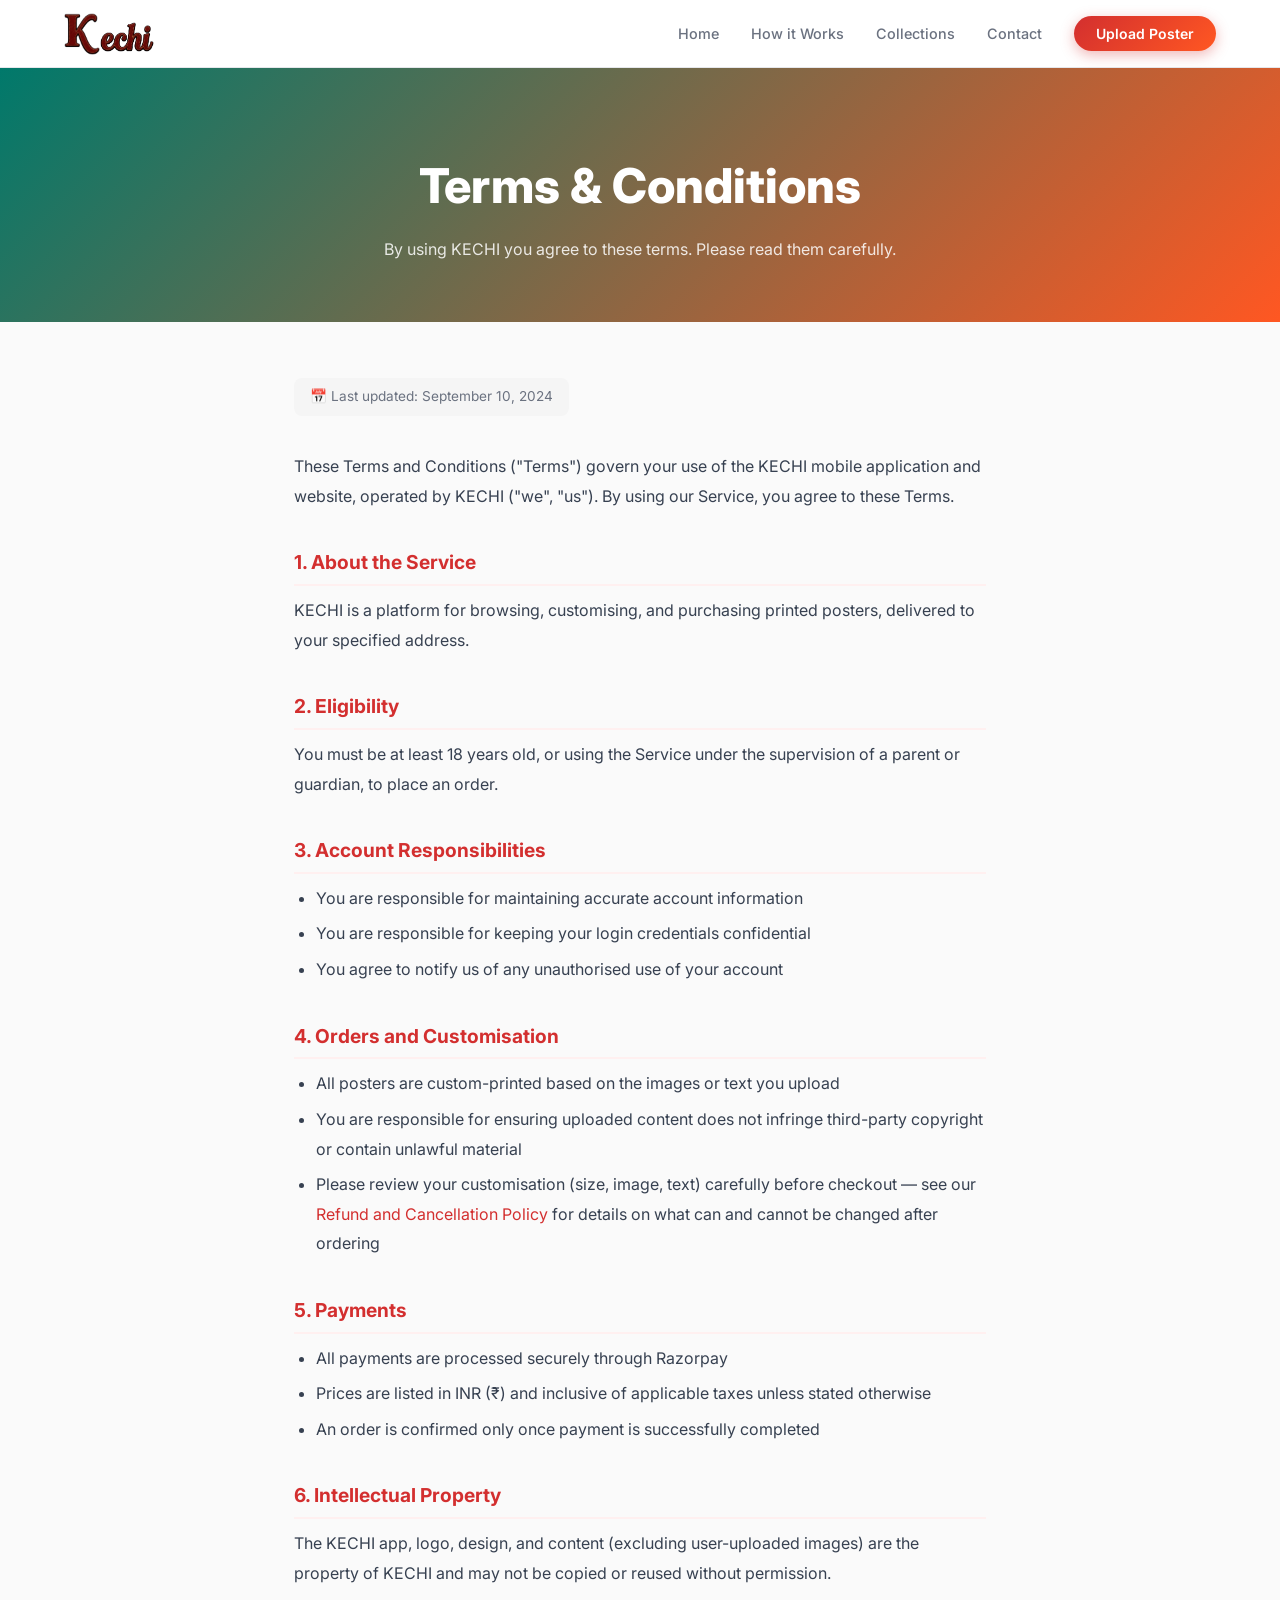
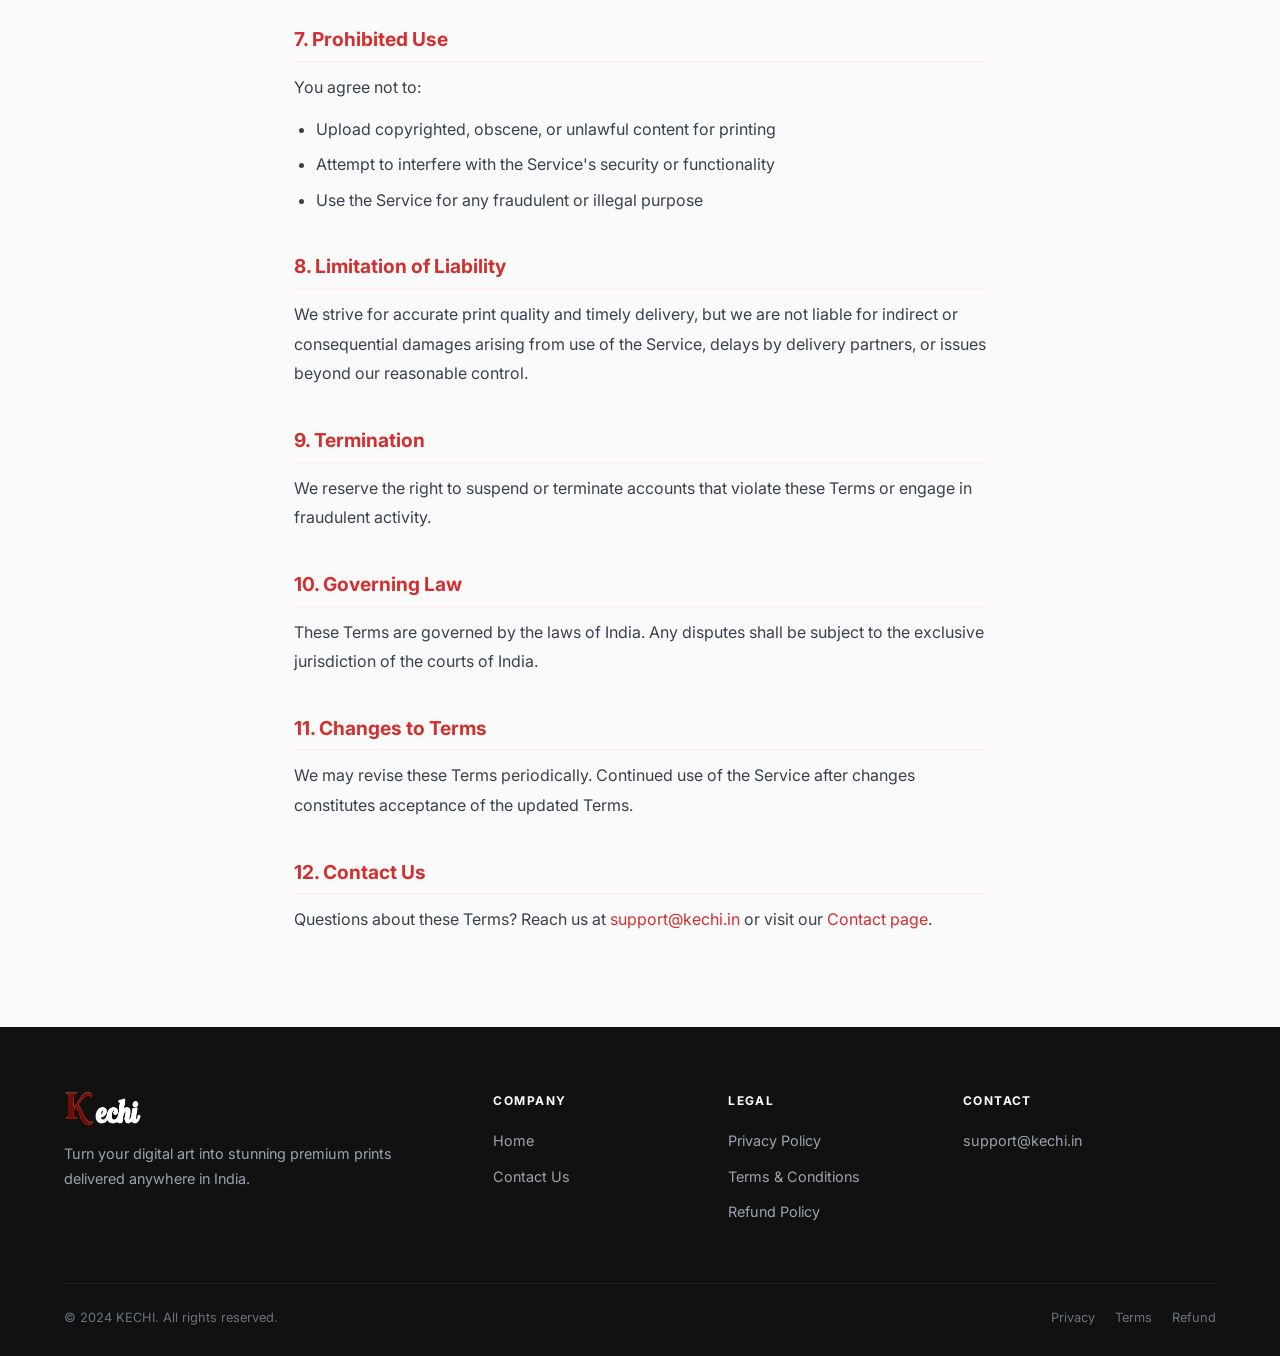
==== terms.html @ 1da668e5 "adding content of terms and condition" ====
﻿<!DOCTYPE html>
<html lang="en">
<head>
  <meta charset="UTF-8"/>
  <meta name="viewport" content="width=device-width, initial-scale=1.0"/>
  <title>Terms &amp; Conditions — KECHI</title>
  <link rel="stylesheet" href="styles.css"/>
</head>
<body>
<nav class="navbar" id="navbar">
  <a href="index.html" class="logo">
    <img src="logo-k.png" alt="K" class="logo-k"/>
    <img src="logo-echi.png" alt="echi" class="logo-echi"/>
  </a>
  <ul class="nav-links">
    <li><a href="index.html">Home</a></li>
    <li><a href="index.html#how-it-works">How it Works</a></li>
    <li><a href="index.html#collections">Collections</a></li>
    <li><a href="contact.html">Contact</a></li>
    <li><a href="index.html#upload" class="nav-cta">Upload Poster</a></li>
  </ul>
  <button class="hamburger" id="hamburger" aria-label="Menu"><span></span><span></span><span></span></button>
</nav>
<div class="mobile-menu" id="mobileMenu">
  <button class="mobile-close" id="mobileClose">✕</button>
  <a href="index.html">Home</a>
  <a href="contact.html">Contact</a>
  <a href="privacy.html">Privacy</a>
  <a href="terms.html">Terms</a>
  <a href="refund.html">Refund</a>
</div>

<div class="policy-hero" style="background: linear-gradient(135deg, #00796B 0%, #FF5722 100%);">
  <h1>Terms &amp; Conditions</h1>
  <p>By using KECHI you agree to these terms. Please read them carefully.</p>
</div>

<div class="policy-body">
  <div class="last-updated">📅 Last updated: September 10, 2024</div>

  <p>These Terms and Conditions ("Terms") govern your use of the KECHI mobile application and website, operated by KECHI ("we", "us"). By using our Service, you agree to these Terms.</p>

  <h2>1. About the Service</h2>
  <p>KECHI is a platform for browsing, customising, and purchasing printed posters, delivered to your specified address.</p>

  <h2>2. Eligibility</h2>
  <p>You must be at least 18 years old, or using the Service under the supervision of a parent or guardian, to place an order.</p>

  <h2>3. Account Responsibilities</h2>
  <ul>
    <li>You are responsible for maintaining accurate account information</li>
    <li>You are responsible for keeping your login credentials confidential</li>
    <li>You agree to notify us of any unauthorised use of your account</li>
  </ul>

  <h2>4. Orders and Customisation</h2>
  <ul>
    <li>All posters are custom-printed based on the images or text you upload</li>
    <li>You are responsible for ensuring uploaded content does not infringe third-party copyright or contain unlawful material</li>
    <li>Please review your customisation (size, image, text) carefully before checkout — see our <a href="refund.html" style="color:var(--primary)">Refund and Cancellation Policy</a> for details on what can and cannot be changed after ordering</li>
  </ul>

  <h2>5. Payments</h2>
  <ul>
    <li>All payments are processed securely through Razorpay</li>
    <li>Prices are listed in INR (₹) and inclusive of applicable taxes unless stated otherwise</li>
    <li>An order is confirmed only once payment is successfully completed</li>
  </ul>

  <h2>6. Intellectual Property</h2>
  <p>The KECHI app, logo, design, and content (excluding user-uploaded images) are the property of KECHI and may not be copied or reused without permission.</p>

  <h2>7. Prohibited Use</h2>
  <p>You agree not to:</p>
  <ul>
    <li>Upload copyrighted, obscene, or unlawful content for printing</li>
    <li>Attempt to interfere with the Service's security or functionality</li>
    <li>Use the Service for any fraudulent or illegal purpose</li>
  </ul>

  <h2>8. Limitation of Liability</h2>
  <p>We strive for accurate print quality and timely delivery, but we are not liable for indirect or consequential damages arising from use of the Service, delays by delivery partners, or issues beyond our reasonable control.</p>

  <h2>9. Termination</h2>
  <p>We reserve the right to suspend or terminate accounts that violate these Terms or engage in fraudulent activity.</p>

  <h2>10. Governing Law</h2>
  <p>These Terms are governed by the laws of India. Any disputes shall be subject to the exclusive jurisdiction of the courts of India.</p>

  <h2>11. Changes to Terms</h2>
  <p>We may revise these Terms periodically. Continued use of the Service after changes constitutes acceptance of the updated Terms.</p>

  <h2>12. Contact Us</h2>
  <p>Questions about these Terms? Reach us at <a href="mailto:support@kechi.in" style="color:var(--primary)">support@kechi.in</a> or visit our <a href="contact.html" style="color:var(--primary)">Contact page</a>.</p>
</div>

<footer>
  <div class="footer-grid">
    <div class="footer-brand footer-col">
      <div class="footer-logo">
        <img src="logo-k.png" alt="K" class="logo-k"/>
        <img src="logo-echi.png" alt="echi" class="logo-echi"/>
      </div>
      <p>Turn your digital art into stunning premium prints delivered anywhere in India.</p>
    </div>
    <div class="footer-col">
      <h4>Company</h4>
      <ul><li><a href="index.html">Home</a></li><li><a href="contact.html">Contact Us</a></li></ul>
    </div>
    <div class="footer-col">
      <h4>Legal</h4>
      <ul>
        <li><a href="privacy.html">Privacy Policy</a></li>
        <li><a href="terms.html">Terms &amp; Conditions</a></li>
        <li><a href="refund.html">Refund Policy</a></li>
      </ul>
    </div>
    <div class="footer-col">
      <h4>Contact</h4>
      <ul><li><a href="mailto:support@kechi.in">support@kechi.in</a></li></ul>
    </div>
  </div>
  <div class="footer-bottom">
    <p>© 2024 KECHI. All rights reserved.</p>
    <div class="policy-links">
      <a href="privacy.html">Privacy</a>
      <a href="terms.html">Terms</a>
      <a href="refund.html">Refund</a>
    </div>
  </div>
</footer>
<script>
  const nav = document.getElementById('navbar');
  window.addEventListener('scroll', () => nav.classList.toggle('scrolled', window.scrollY > 20));
  document.getElementById('hamburger').addEventListener('click', () => document.getElementById('mobileMenu').classList.add('open'));
  document.getElementById('mobileClose').addEventListener('click', () => document.getElementById('mobileMenu').classList.remove('open'));
</script>
</body>
</html>
---- styles.css ----
﻿/* =============================================
   KECHI — Shared Stylesheet
   Colors: bg #FAFAFA | primary #D32F2F | teal #00796B | orange #FF5722
   ============================================= */

@import url('https://fonts.googleapis.com/css2?family=Inter:wght@300;400;500;600;700;800;900&family=Playfair+Display:ital,wght@0,700;0,800;1,700&display=swap');

*, *::before, *::after { box-sizing: border-box; margin: 0; padding: 0; }

:root {
  --bg:        #FAFAFA;
  --primary:   #D32F2F;
  --surface:   #FFFFFF;
  --input-bg:  #F5F5F5;
  --teal:      #00796B;
  --orange:    #FF5722;
  --text:      #1A1A1A;
  --muted:     #6B7280;
  --border:    #E5E7EB;
  --radius:    16px;
  --radius-sm: 10px;
  --shadow:    0 4px 24px rgba(0,0,0,0.08);
  --shadow-lg: 0 12px 48px rgba(0,0,0,0.14);
}

html { scroll-behavior: smooth; }

body {
  font-family: 'Inter', sans-serif;
  background: var(--bg);
  color: var(--text);
  line-height: 1.6;
  -webkit-font-smoothing: antialiased;
}

img { display: block; max-width: 100%; }
a  { text-decoration: none; color: inherit; }

/* ── Gradient helpers ──────────────────────── */
.grad-primary { background: linear-gradient(135deg, #D32F2F, #FF5722); }
.grad-teal    { background: linear-gradient(135deg, #00796B, #FF5722); }
.grad-logo    { background: linear-gradient(135deg, #D32F2F, #00796B, #FF5722); }

.grad-text-primary {
  background: linear-gradient(135deg, #D32F2F, #FF5722);
  -webkit-background-clip: text;
  -webkit-text-fill-color: transparent;
  background-clip: text;
}
.grad-text-teal {
  background: linear-gradient(135deg, #00796B, #FF5722);
  -webkit-background-clip: text;
  -webkit-text-fill-color: transparent;
  background-clip: text;
}

/* ── Navbar ────────────────────────────────── */
.navbar {
  position: sticky; top: 0; z-index: 100;
  background: rgba(255,255,255,0.95);
  backdrop-filter: blur(12px);
  border-bottom: 1px solid var(--border);
  padding: 0 5%;
  display: flex; align-items: center; justify-content: space-between;
  height: 68px;
  transition: box-shadow .3s;
}
.navbar.scrolled { box-shadow: var(--shadow); }

.logo {
  display: flex; align-items: center; height: 42px;
  text-decoration: none; gap: 0;
}
.logo img.logo-k    { height: 42px; width: auto; }
.logo img.logo-echi { height: 30px; width: auto; margin-top: 6px; }

.nav-links {
  display: flex; align-items: center; gap: 32px;
  list-style: none;
}
.nav-links a {
  font-size: .9rem; font-weight: 500; color: var(--muted);
  transition: color .2s;
  position: relative;
}
.nav-links a::after {
  content: ''; position: absolute; bottom: -3px; left: 0;
  width: 0; height: 2px;
  background: linear-gradient(90deg, #D32F2F, #FF5722);
  transition: width .25s;
}
.nav-links a:hover { color: var(--primary); }
.nav-links a:hover::after { width: 100%; }
.nav-links a.active { color: var(--primary); }
.nav-links a.active::after { width: 100%; }

.nav-cta {
  background: linear-gradient(135deg, #D32F2F, #FF5722) !important;
  color: #fff !important;
  padding: 9px 22px !important;
  border-radius: 50px !important;
  font-weight: 600 !important;
  font-size: .875rem !important;
  transition: opacity .2s, transform .2s !important;
  box-shadow: 0 4px 14px rgba(211,47,47,.35) !important;
}
.nav-cta::after { display: none !important; }
.nav-cta:hover { opacity: .9 !important; transform: translateY(-1px) !important; }

/* Hamburger */
.hamburger {
  display: none; flex-direction: column; gap: 5px;
  cursor: pointer; padding: 4px; background: none; border: none;
}
.hamburger span {
  display: block; width: 24px; height: 2px;
  background: var(--text); border-radius: 2px;
  transition: all .3s;
}

/* ── Footer ────────────────────────────────── */
footer {
  background: #111;
  color: #E5E7EB;
  padding: 64px 5% 28px;
}
.footer-grid {
  display: grid;
  grid-template-columns: 2fr 1fr 1fr 1.3fr;
  gap: 40px;
  padding-bottom: 48px;
  border-bottom: 1px solid rgba(255,255,255,.08);
}
.footer-brand p { color: #9CA3AF; font-size: .9rem; margin-top: 14px; line-height: 1.75; }

.footer-logo { display: flex; align-items: center; height: 36px; }
.footer-logo img.logo-k    { height: 36px; filter: brightness(1.1); }
.footer-logo img.logo-echi { height: 26px; margin-top: 4px; filter: brightness(0) invert(1); }

.footer-col h4 {
  font-size: .75rem; font-weight: 700; letter-spacing: .12em;
  text-transform: uppercase; color: #fff; margin-bottom: 18px;
}
.footer-col ul { list-style: none; }
.footer-col ul li { margin-bottom: 10px; }
.footer-col ul li a {
  font-size: .9rem; color: #9CA3AF; transition: color .2s;
}
.footer-col ul li a:hover { color: #FF5722; }

.footer-social { display: flex; gap: 12px; margin-top: 20px; }
.footer-social a {
  width: 36px; height: 36px; border-radius: 50%;
  background: rgba(255,255,255,.08);
  display: flex; align-items: center; justify-content: center;
  color: #9CA3AF; font-size: .85rem;
  transition: background .2s, color .2s;
}
.footer-social a:hover { background: #D32F2F; color: #fff; }

.footer-bottom {
  display: flex; justify-content: space-between; align-items: center;
  padding-top: 24px; flex-wrap: wrap; gap: 12px;
}
.footer-bottom p { font-size: .8rem; color: #6B7280; }
.footer-bottom .policy-links { display: flex; gap: 20px; }
.footer-bottom .policy-links a { font-size: .8rem; color: #6B7280; transition: color .2s; }
.footer-bottom .policy-links a:hover { color: #FF5722; }

/* ── Policy pages ──────────────────────────── */
.policy-hero {
  background: linear-gradient(135deg, #D32F2F 0%, #FF5722 100%);
  padding: 80px 5% 60px;
  text-align: center;
  color: #fff;
}
.policy-hero h1 { font-size: clamp(2rem, 4vw, 3rem); font-weight: 800; }
.policy-hero p  { margin-top: 12px; opacity: .85; font-size: 1rem; }

.policy-body {
  max-width: 820px; margin: 0 auto;
  padding: 56px 5% 80px;
}
.policy-body h2 {
  font-size: 1.2rem; font-weight: 700;
  color: var(--primary); margin: 36px 0 10px;
  padding-bottom: 6px;
  border-bottom: 2px solid #FFF0F0;
}
.policy-body h3 { font-size: 1rem; font-weight: 600; margin: 22px 0 6px; color: var(--text); }
.policy-body p  { color: #374151; line-height: 1.85; margin-bottom: 12px; }
.policy-body ul { padding-left: 22px; margin-bottom: 14px; }
.policy-body ul li { color: #374151; line-height: 1.85; margin-bottom: 6px; }
.policy-body .last-updated {
  display: inline-flex; align-items: center; gap: 6px;
  background: var(--input-bg); border-radius: 8px;
  padding: 8px 16px; font-size: .85rem; color: var(--muted); margin-bottom: 36px;
}
.policy-divider { border: none; border-top: 1px solid var(--border); margin: 32px 0; }

/* ── Buttons ───────────────────────────────── */
.btn {
  display: inline-flex; align-items: center; gap: 8px;
  padding: 14px 28px; border-radius: 50px;
  font-weight: 600; font-size: .95rem; cursor: pointer;
  border: none; transition: all .25s; text-decoration: none;
  font-family: 'Inter', sans-serif;
}
.btn-primary {
  background: linear-gradient(135deg, #D32F2F, #FF5722);
  color: #fff;
  box-shadow: 0 6px 20px rgba(211,47,47,.4);
}
.btn-primary:hover { transform: translateY(-2px); box-shadow: 0 10px 28px rgba(211,47,47,.5); }
.btn-outline {
  background: transparent; border: 2px solid var(--primary); color: var(--primary);
}
.btn-outline:hover { background: var(--primary); color: #fff; }
.btn-teal {
  background: linear-gradient(135deg, #00796B, #FF5722); color: #fff;
  box-shadow: 0 6px 20px rgba(0,121,107,.35);
}
.btn-teal:hover { transform: translateY(-2px); }

/* ── Section titles ────────────────────────── */
.section-label {
  font-size: .72rem; font-weight: 700; letter-spacing: .18em;
  text-transform: uppercase; color: var(--primary); margin-bottom: 10px;
}
.section-title {
  font-family: 'Playfair Display', serif;
  font-size: clamp(1.9rem, 4vw, 2.8rem); font-weight: 800; line-height: 1.15;
}
.section-sub {
  color: var(--muted); font-size: 1rem; margin-top: 14px; max-width: 560px;
}

/* ── Mobile menu overlay ───────────────────── */
.mobile-menu {
  display: none; position: fixed; inset: 0; z-index: 200;
  background: #fff; flex-direction: column;
  align-items: center; justify-content: center; gap: 32px;
}
.mobile-menu.open { display: flex; }
.mobile-menu a {
  font-size: 1.4rem; font-weight: 700; color: var(--text); transition: color .2s;
}
.mobile-menu a:hover { color: var(--primary); }
.mobile-close {
  position: absolute; top: 18px; right: 22px;
  background: none; border: none; font-size: 2rem; cursor: pointer; color: var(--text);
}

/* ── Animations ────────────────────────────── */
@keyframes fadeUp {
  from { opacity: 0; transform: translateY(28px); }
  to   { opacity: 1; transform: translateY(0); }
}
@keyframes float {
  0%, 100% { transform: translateY(0); }
  50%       { transform: translateY(-12px); }
}
@keyframes spin {
  to { transform: rotate(360deg); }
}
.fade-up { animation: fadeUp .7s ease both; }
.delay-1 { animation-delay: .15s; }
.delay-2 { animation-delay: .3s; }
.delay-3 { animation-delay: .45s; }
.delay-4 { animation-delay: .6s; }

/* ── Responsive ────────────────────────────── */
@media (max-width: 900px) {
  .footer-grid { grid-template-columns: 1fr 1fr; }
  .footer-brand { grid-column: 1 / -1; }
}
@media (max-width: 768px) {
  .nav-links { display: none; }
  .hamburger { display: flex; }
}
@media (max-width: 480px) {
  .footer-grid { grid-template-columns: 1fr; }
  .footer-bottom { flex-direction: column; text-align: center; }
}
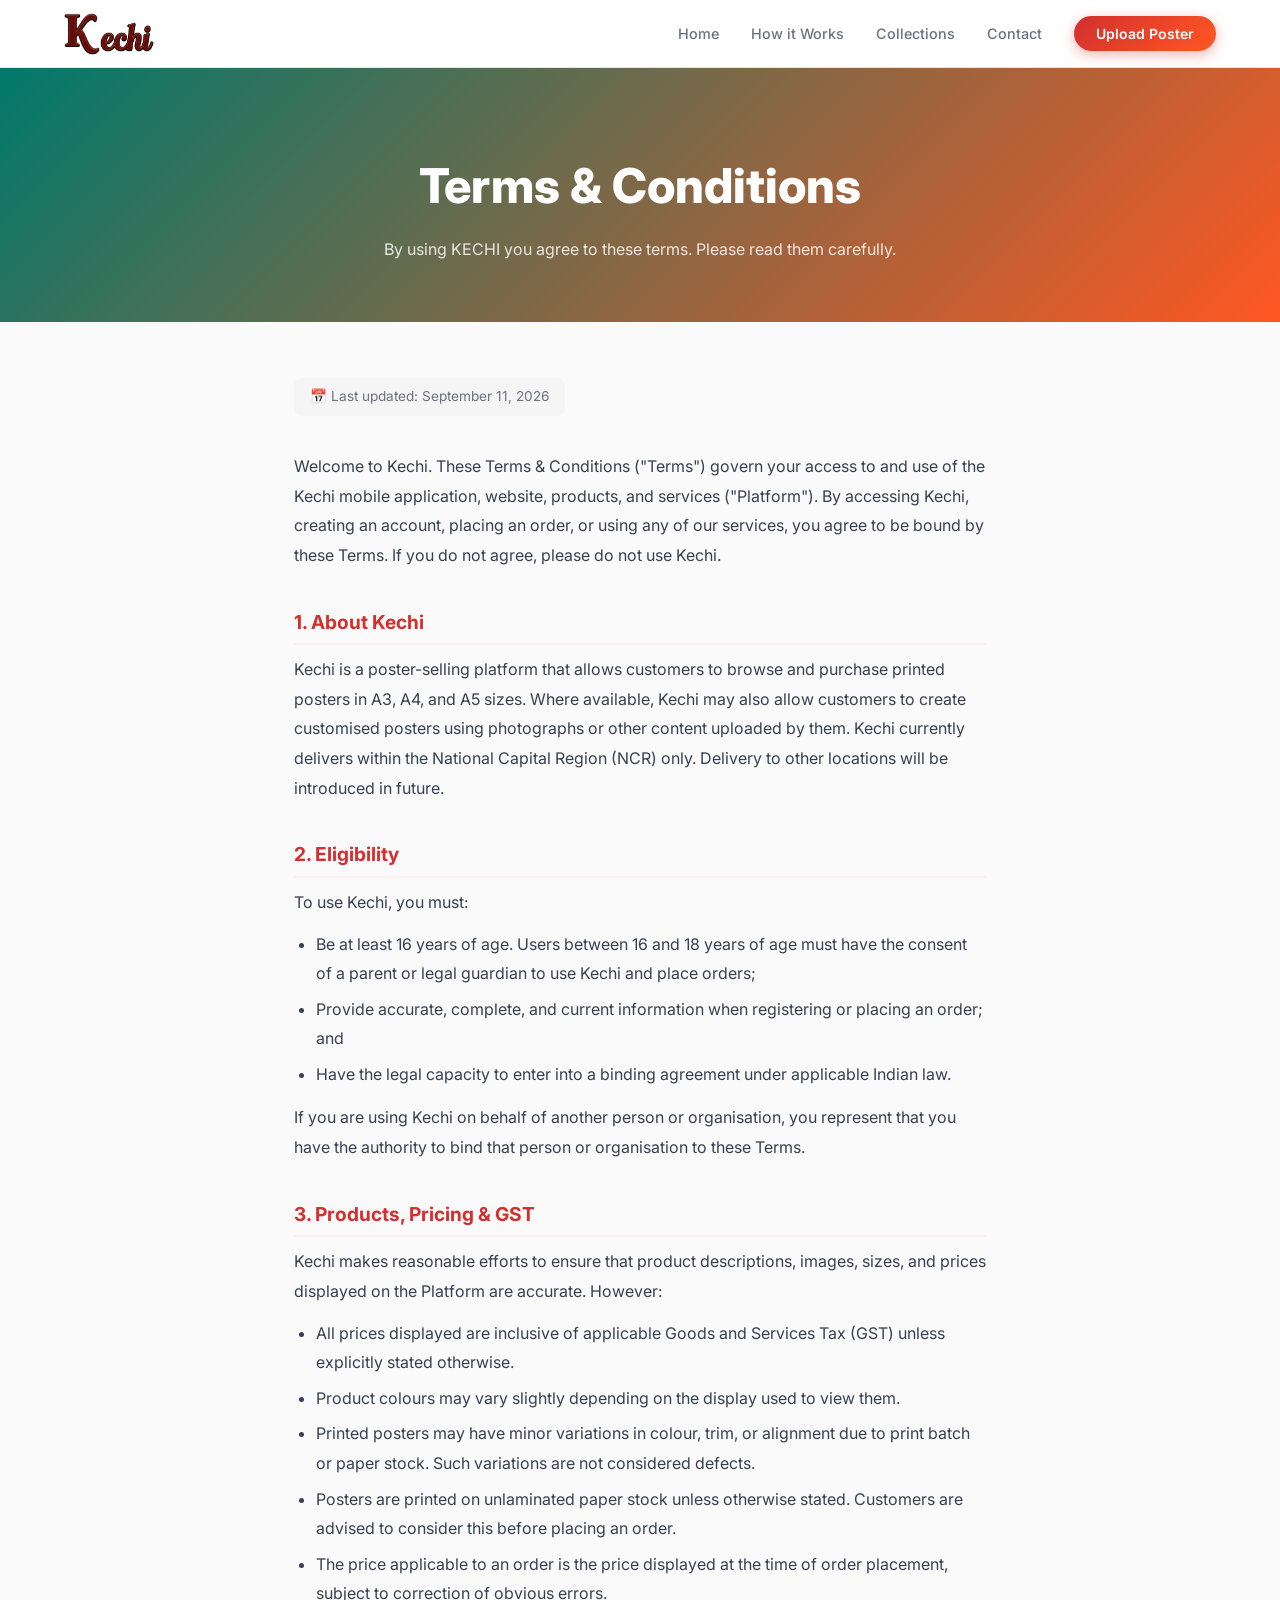
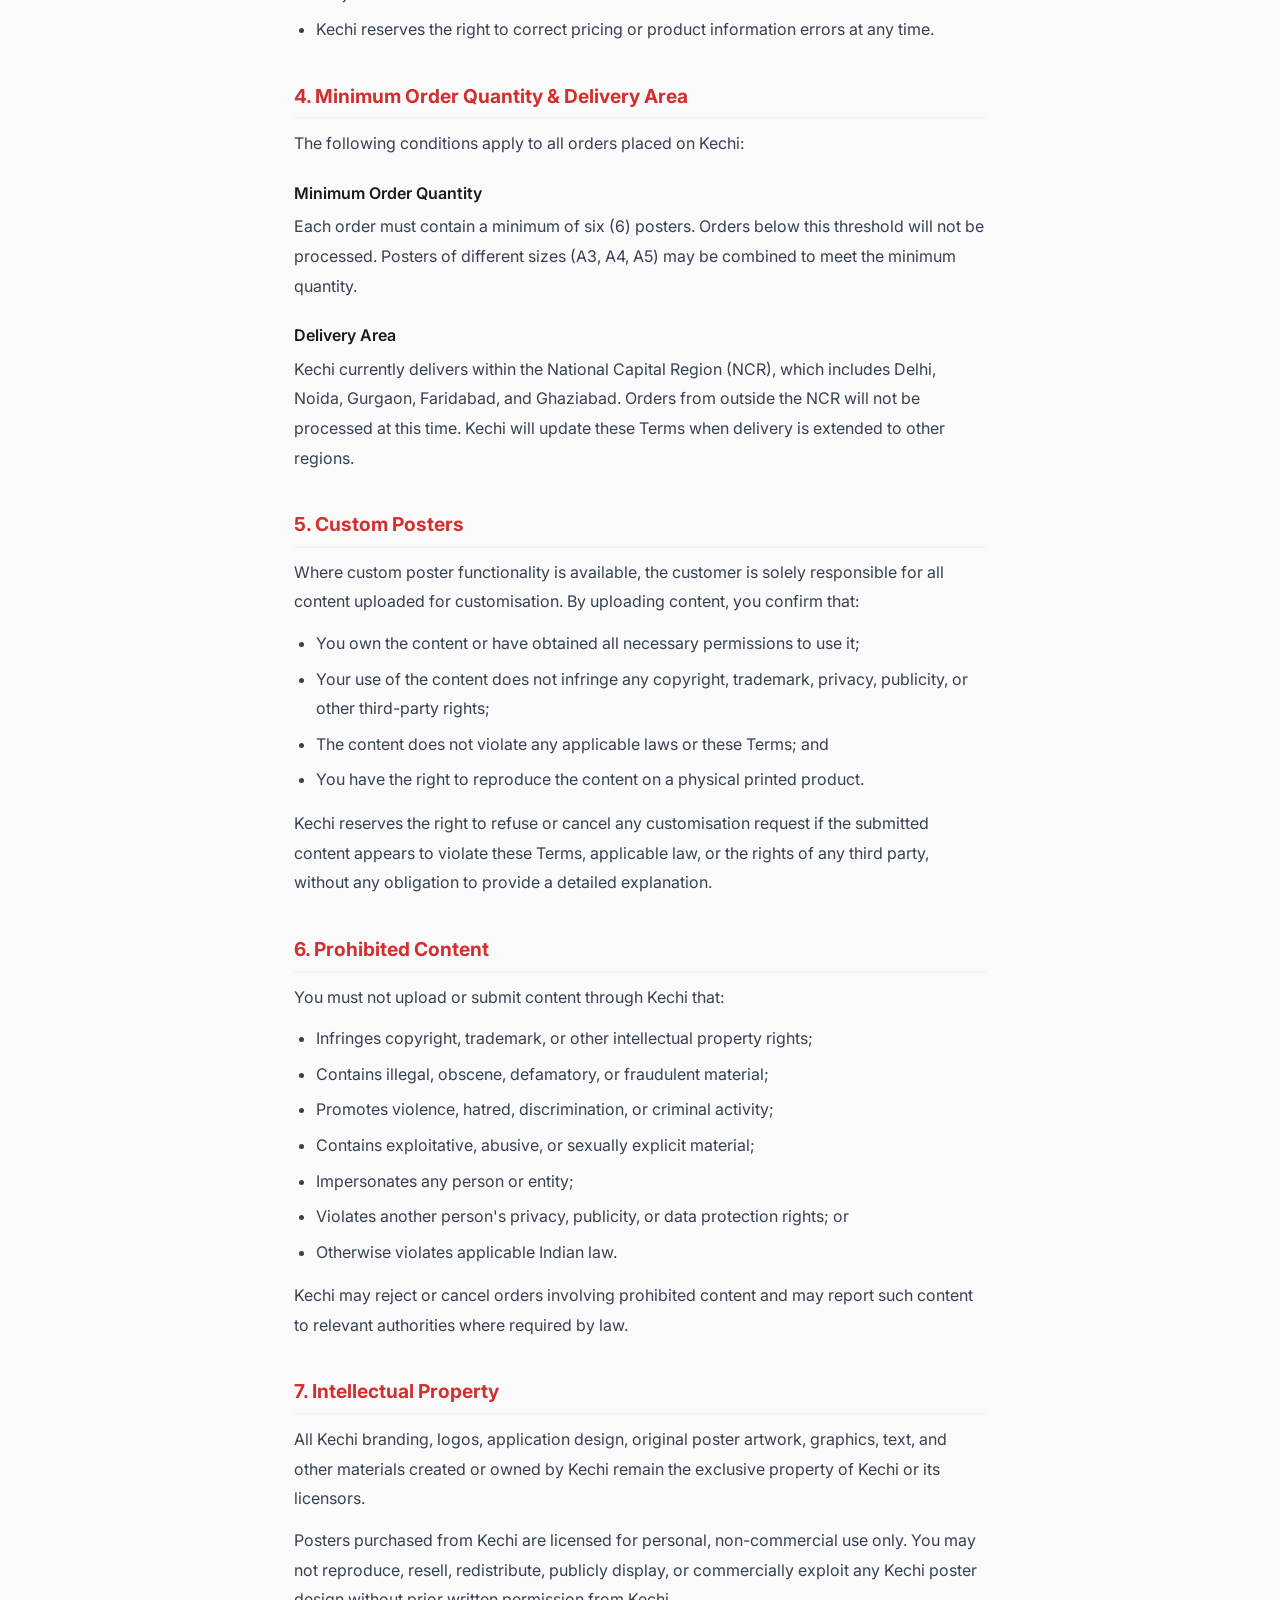
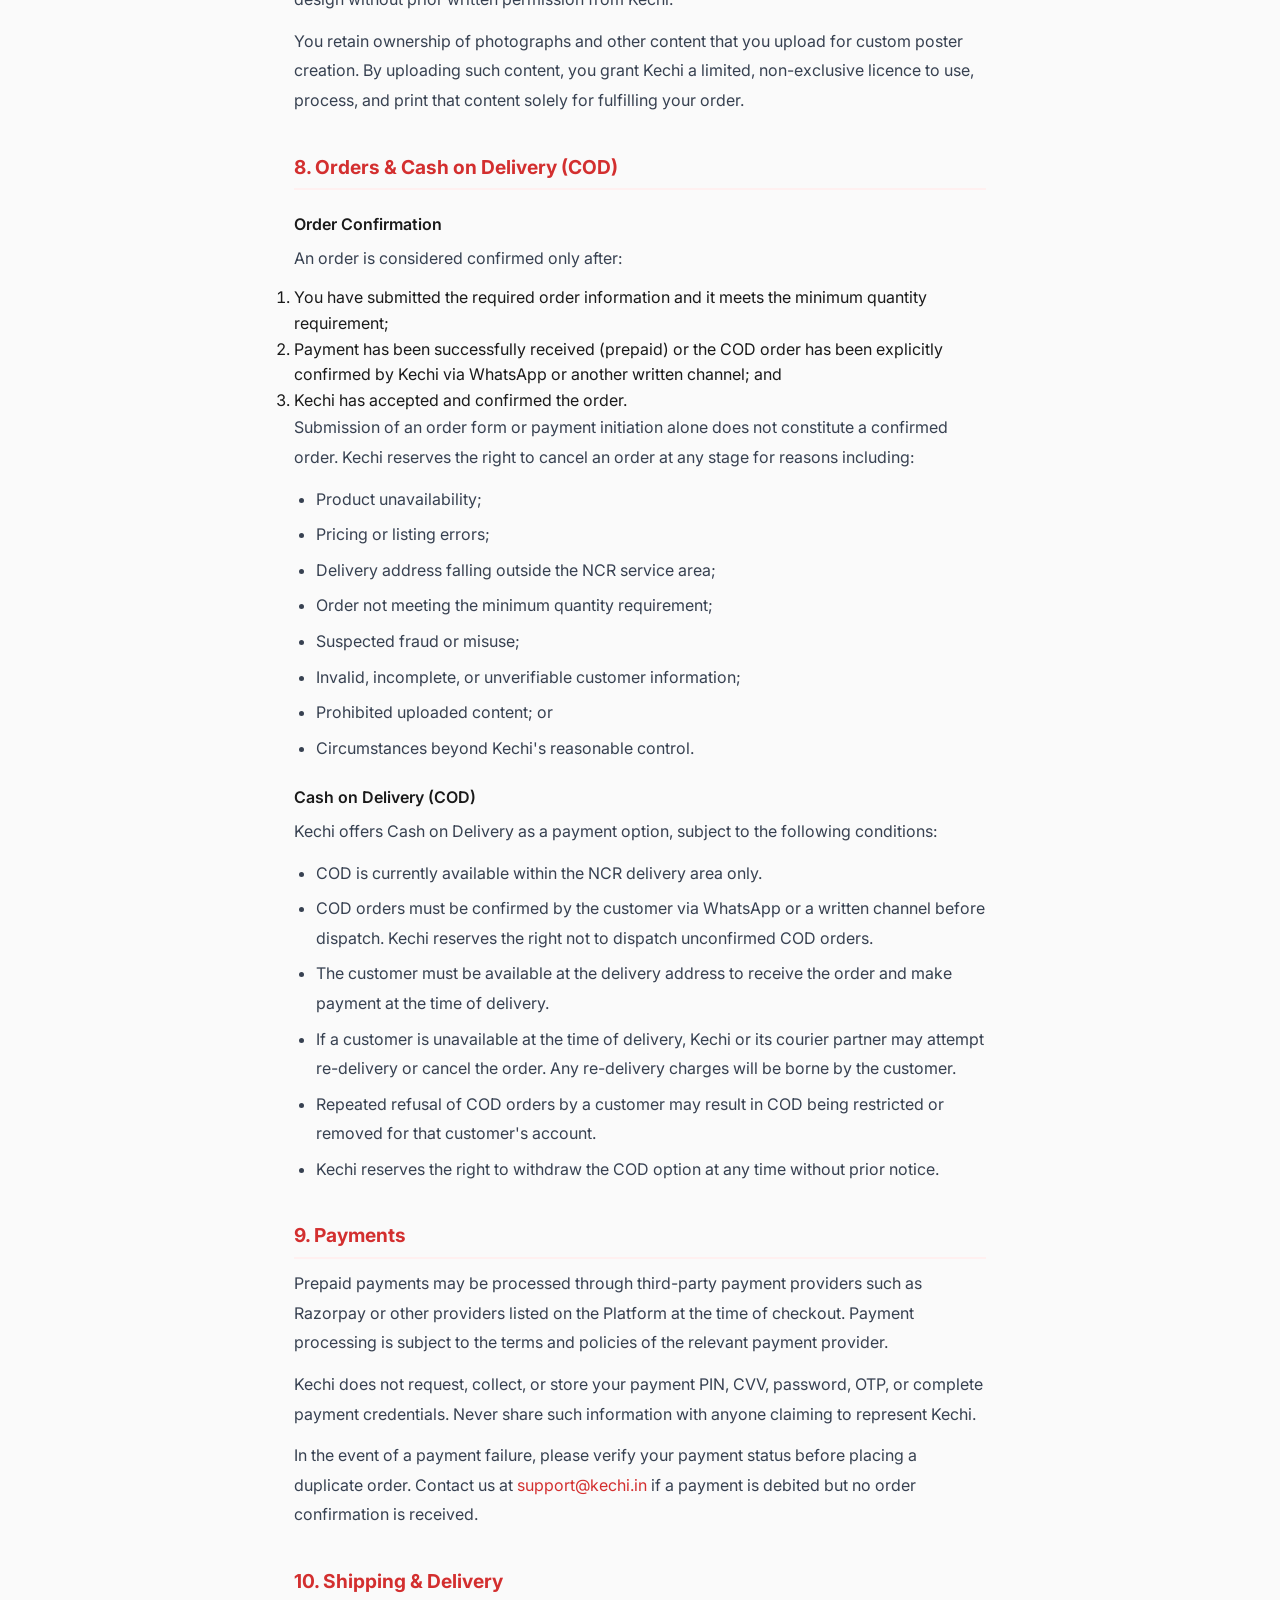
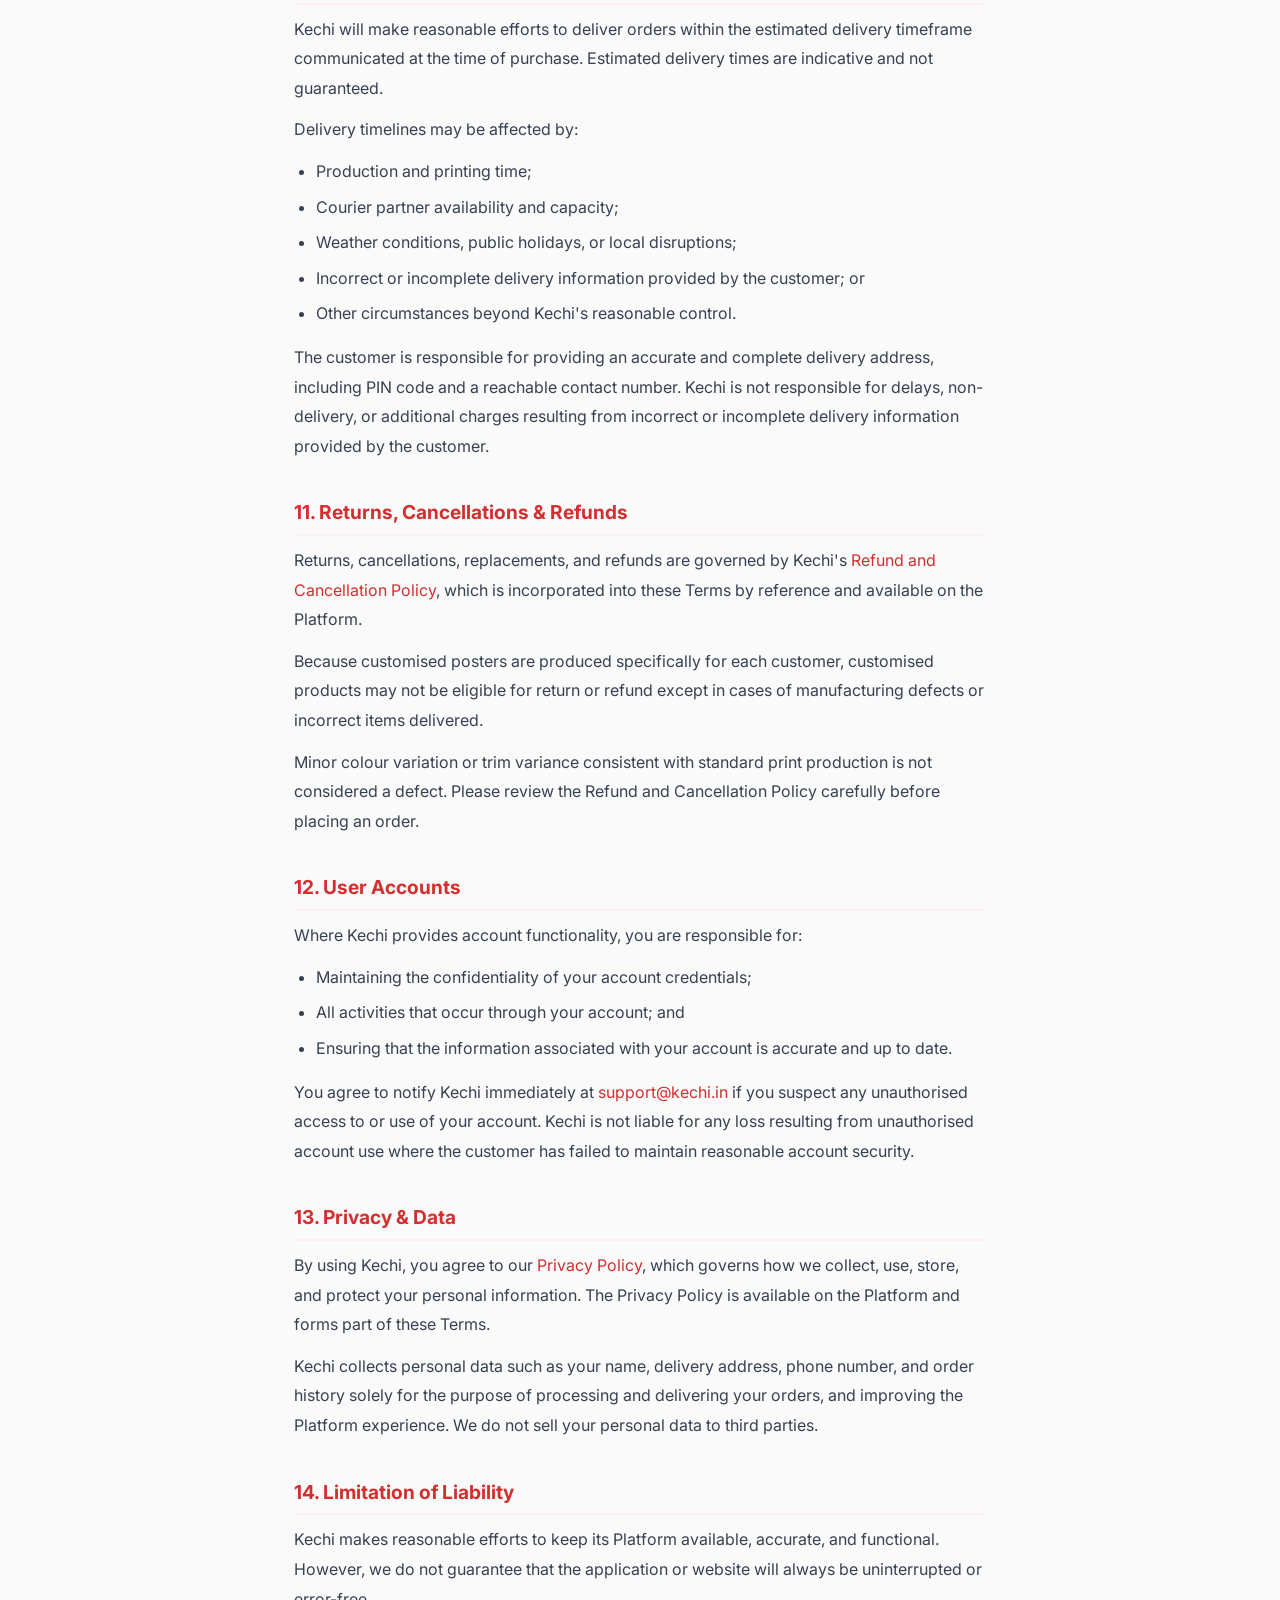
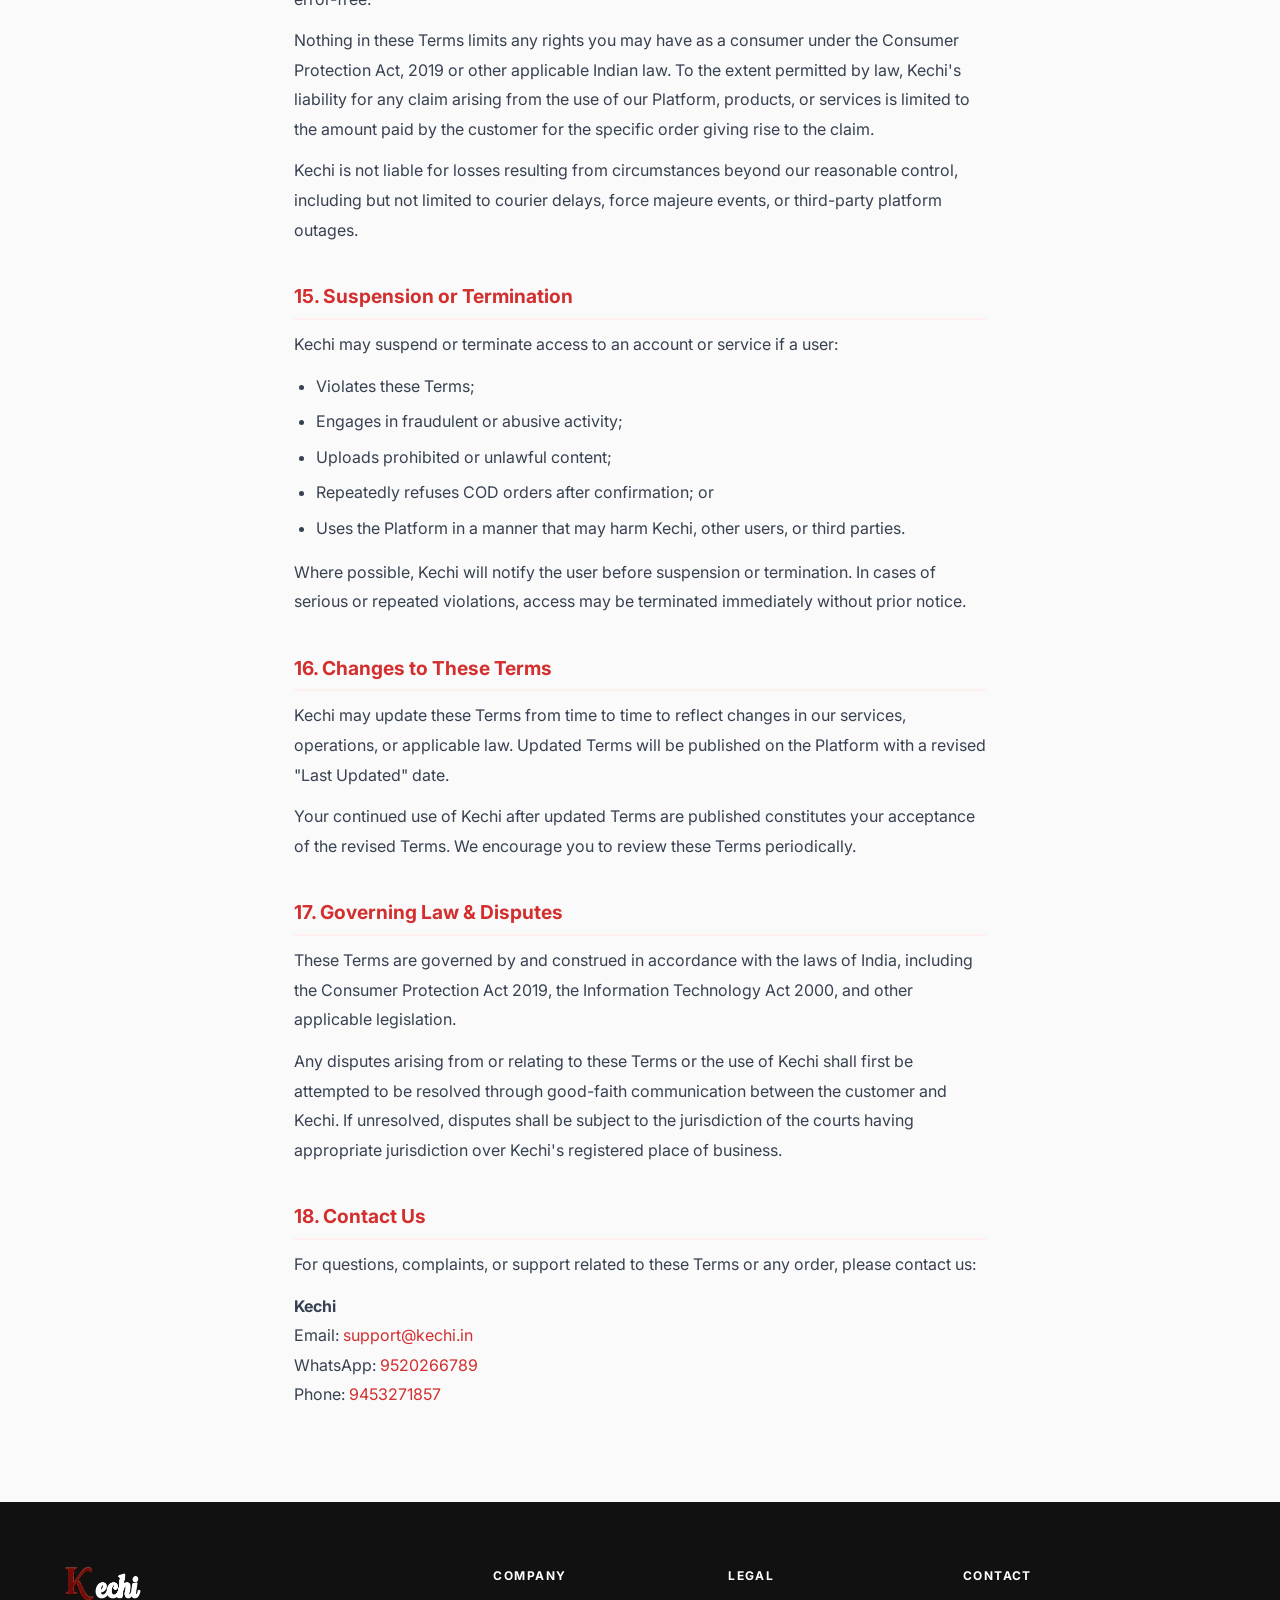
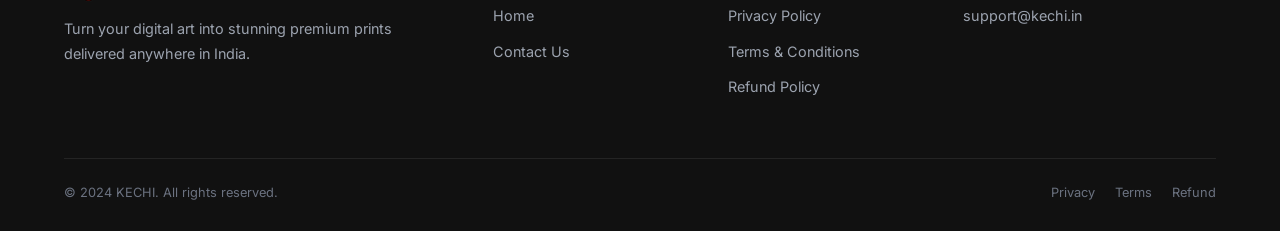
==== commit dc864729: "replaced content of terms and condition" ====
--- a/terms.html
+++ b/terms.html
@@ -1,4 +1,4 @@
-﻿<!DOCTYPE html>
+<!DOCTYPE html>
 <html lang="en">
 <head>
   <meta charset="UTF-8"/>
@@ -36,62 +36,170 @@
 </div>
 
 <div class="policy-body">
-  <div class="last-updated">📅 Last updated: September 10, 2024</div>
-
-  <p>These Terms and Conditions ("Terms") govern your use of the KECHI mobile application and website, operated by KECHI ("we", "us"). By using our Service, you agree to these Terms.</p>
-
-  <h2>1. About the Service</h2>
-  <p>KECHI is a platform for browsing, customising, and purchasing printed posters, delivered to your specified address.</p>
+  <div class="last-updated">📅 Last updated: September 11, 2026</div>
+
+  <p>Welcome to Kechi. These Terms &amp; Conditions ("Terms") govern your access to and use of the Kechi mobile application, website, products, and services ("Platform"). By accessing Kechi, creating an account, placing an order, or using any of our services, you agree to be bound by these Terms. If you do not agree, please do not use Kechi.</p>
+
+  <h2>1. About Kechi</h2>
+  <p>Kechi is a poster-selling platform that allows customers to browse and purchase printed posters in A3, A4, and A5 sizes. Where available, Kechi may also allow customers to create customised posters using photographs or other content uploaded by them. Kechi currently delivers within the National Capital Region (NCR) only. Delivery to other locations will be introduced in future.</p>
 
   <h2>2. Eligibility</h2>
-  <p>You must be at least 18 years old, or using the Service under the supervision of a parent or guardian, to place an order.</p>
-
-  <h2>3. Account Responsibilities</h2>
-  <ul>
-    <li>You are responsible for maintaining accurate account information</li>
-    <li>You are responsible for keeping your login credentials confidential</li>
-    <li>You agree to notify us of any unauthorised use of your account</li>
-  </ul>
-
-  <h2>4. Orders and Customisation</h2>
-  <ul>
-    <li>All posters are custom-printed based on the images or text you upload</li>
-    <li>You are responsible for ensuring uploaded content does not infringe third-party copyright or contain unlawful material</li>
-    <li>Please review your customisation (size, image, text) carefully before checkout — see our <a href="refund.html" style="color:var(--primary)">Refund and Cancellation Policy</a> for details on what can and cannot be changed after ordering</li>
-  </ul>
-
-  <h2>5. Payments</h2>
-  <ul>
-    <li>All payments are processed securely through Razorpay</li>
-    <li>Prices are listed in INR (₹) and inclusive of applicable taxes unless stated otherwise</li>
-    <li>An order is confirmed only once payment is successfully completed</li>
-  </ul>
-
-  <h2>6. Intellectual Property</h2>
-  <p>The KECHI app, logo, design, and content (excluding user-uploaded images) are the property of KECHI and may not be copied or reused without permission.</p>
-
-  <h2>7. Prohibited Use</h2>
-  <p>You agree not to:</p>
-  <ul>
-    <li>Upload copyrighted, obscene, or unlawful content for printing</li>
-    <li>Attempt to interfere with the Service's security or functionality</li>
-    <li>Use the Service for any fraudulent or illegal purpose</li>
-  </ul>
-
-  <h2>8. Limitation of Liability</h2>
-  <p>We strive for accurate print quality and timely delivery, but we are not liable for indirect or consequential damages arising from use of the Service, delays by delivery partners, or issues beyond our reasonable control.</p>
-
-  <h2>9. Termination</h2>
-  <p>We reserve the right to suspend or terminate accounts that violate these Terms or engage in fraudulent activity.</p>
-
-  <h2>10. Governing Law</h2>
-  <p>These Terms are governed by the laws of India. Any disputes shall be subject to the exclusive jurisdiction of the courts of India.</p>
-
-  <h2>11. Changes to Terms</h2>
-  <p>We may revise these Terms periodically. Continued use of the Service after changes constitutes acceptance of the updated Terms.</p>
-
-  <h2>12. Contact Us</h2>
-  <p>Questions about these Terms? Reach us at <a href="mailto:support@kechi.in" style="color:var(--primary)">support@kechi.in</a> or visit our <a href="contact.html" style="color:var(--primary)">Contact page</a>.</p>
+  <p>To use Kechi, you must:</p>
+  <ul>
+    <li>Be at least 16 years of age. Users between 16 and 18 years of age must have the consent of a parent or legal guardian to use Kechi and place orders;</li>
+    <li>Provide accurate, complete, and current information when registering or placing an order; and</li>
+    <li>Have the legal capacity to enter into a binding agreement under applicable Indian law.</li>
+  </ul>
+  <p>If you are using Kechi on behalf of another person or organisation, you represent that you have the authority to bind that person or organisation to these Terms.</p>
+
+  <h2>3. Products, Pricing &amp; GST</h2>
+  <p>Kechi makes reasonable efforts to ensure that product descriptions, images, sizes, and prices displayed on the Platform are accurate. However:</p>
+  <ul>
+    <li>All prices displayed are inclusive of applicable Goods and Services Tax (GST) unless explicitly stated otherwise.</li>
+    <li>Product colours may vary slightly depending on the display used to view them.</li>
+    <li>Printed posters may have minor variations in colour, trim, or alignment due to print batch or paper stock. Such variations are not considered defects.</li>
+    <li>Posters are printed on unlaminated paper stock unless otherwise stated. Customers are advised to consider this before placing an order.</li>
+    <li>The price applicable to an order is the price displayed at the time of order placement, subject to correction of obvious errors.</li>
+    <li>Kechi reserves the right to correct pricing or product information errors at any time.</li>
+  </ul>
+
+  <h2>4. Minimum Order Quantity &amp; Delivery Area</h2>
+  <p>The following conditions apply to all orders placed on Kechi:</p>
+
+  <h3>Minimum Order Quantity</h3>
+  <p>Each order must contain a minimum of six (6) posters. Orders below this threshold will not be processed. Posters of different sizes (A3, A4, A5) may be combined to meet the minimum quantity.</p>
+
+  <h3>Delivery Area</h3>
+  <p>Kechi currently delivers within the National Capital Region (NCR), which includes Delhi, Noida, Gurgaon, Faridabad, and Ghaziabad. Orders from outside the NCR will not be processed at this time. Kechi will update these Terms when delivery is extended to other regions.</p>
+
+  <h2>5. Custom Posters</h2>
+  <p>Where custom poster functionality is available, the customer is solely responsible for all content uploaded for customisation. By uploading content, you confirm that:</p>
+  <ul>
+    <li>You own the content or have obtained all necessary permissions to use it;</li>
+    <li>Your use of the content does not infringe any copyright, trademark, privacy, publicity, or other third-party rights;</li>
+    <li>The content does not violate any applicable laws or these Terms; and</li>
+    <li>You have the right to reproduce the content on a physical printed product.</li>
+  </ul>
+  <p>Kechi reserves the right to refuse or cancel any customisation request if the submitted content appears to violate these Terms, applicable law, or the rights of any third party, without any obligation to provide a detailed explanation.</p>
+
+  <h2>6. Prohibited Content</h2>
+  <p>You must not upload or submit content through Kechi that:</p>
+  <ul>
+    <li>Infringes copyright, trademark, or other intellectual property rights;</li>
+    <li>Contains illegal, obscene, defamatory, or fraudulent material;</li>
+    <li>Promotes violence, hatred, discrimination, or criminal activity;</li>
+    <li>Contains exploitative, abusive, or sexually explicit material;</li>
+    <li>Impersonates any person or entity;</li>
+    <li>Violates another person's privacy, publicity, or data protection rights; or</li>
+    <li>Otherwise violates applicable Indian law.</li>
+  </ul>
+  <p>Kechi may reject or cancel orders involving prohibited content and may report such content to relevant authorities where required by law.</p>
+
+  <h2>7. Intellectual Property</h2>
+  <p>All Kechi branding, logos, application design, original poster artwork, graphics, text, and other materials created or owned by Kechi remain the exclusive property of Kechi or its licensors.</p>
+  <p>Posters purchased from Kechi are licensed for personal, non-commercial use only. You may not reproduce, resell, redistribute, publicly display, or commercially exploit any Kechi poster design without prior written permission from Kechi.</p>
+  <p>You retain ownership of photographs and other content that you upload for custom poster creation. By uploading such content, you grant Kechi a limited, non-exclusive licence to use, process, and print that content solely for fulfilling your order.</p>
+
+  <h2>8. Orders &amp; Cash on Delivery (COD)</h2>
+
+  <h3>Order Confirmation</h3>
+  <p>An order is considered confirmed only after:</p>
+  <ol>
+    <li>You have submitted the required order information and it meets the minimum quantity requirement;</li>
+    <li>Payment has been successfully received (prepaid) or the COD order has been explicitly confirmed by Kechi via WhatsApp or another written channel; and</li>
+    <li>Kechi has accepted and confirmed the order.</li>
+  </ol>
+
+  <p>Submission of an order form or payment initiation alone does not constitute a confirmed order. Kechi reserves the right to cancel an order at any stage for reasons including:</p>
+  <ul>
+    <li>Product unavailability;</li>
+    <li>Pricing or listing errors;</li>
+    <li>Delivery address falling outside the NCR service area;</li>
+    <li>Order not meeting the minimum quantity requirement;</li>
+    <li>Suspected fraud or misuse;</li>
+    <li>Invalid, incomplete, or unverifiable customer information;</li>
+    <li>Prohibited uploaded content; or</li>
+    <li>Circumstances beyond Kechi's reasonable control.</li>
+  </ul>
+
+  <h3>Cash on Delivery (COD)</h3>
+  <p>Kechi offers Cash on Delivery as a payment option, subject to the following conditions:</p>
+  <ul>
+    <li>COD is currently available within the NCR delivery area only.</li>
+    <li>COD orders must be confirmed by the customer via WhatsApp or a written channel before dispatch. Kechi reserves the right not to dispatch unconfirmed COD orders.</li>
+    <li>The customer must be available at the delivery address to receive the order and make payment at the time of delivery.</li>
+    <li>If a customer is unavailable at the time of delivery, Kechi or its courier partner may attempt re-delivery or cancel the order. Any re-delivery charges will be borne by the customer.</li>
+    <li>Repeated refusal of COD orders by a customer may result in COD being restricted or removed for that customer's account.</li>
+    <li>Kechi reserves the right to withdraw the COD option at any time without prior notice.</li>
+  </ul>
+
+  <h2>9. Payments</h2>
+  <p>Prepaid payments may be processed through third-party payment providers such as Razorpay or other providers listed on the Platform at the time of checkout. Payment processing is subject to the terms and policies of the relevant payment provider.</p>
+  <p>Kechi does not request, collect, or store your payment PIN, CVV, password, OTP, or complete payment credentials. Never share such information with anyone claiming to represent Kechi.</p>
+  <p>In the event of a payment failure, please verify your payment status before placing a duplicate order. Contact us at <a href="mailto:support@kechi.in" style="color:var(--primary)">support@kechi.in</a> if a payment is debited but no order confirmation is received.</p>
+
+  <h2>10. Shipping &amp; Delivery</h2>
+  <p>Kechi will make reasonable efforts to deliver orders within the estimated delivery timeframe communicated at the time of purchase. Estimated delivery times are indicative and not guaranteed.</p>
+  <p>Delivery timelines may be affected by:</p>
+  <ul>
+    <li>Production and printing time;</li>
+    <li>Courier partner availability and capacity;</li>
+    <li>Weather conditions, public holidays, or local disruptions;</li>
+    <li>Incorrect or incomplete delivery information provided by the customer; or</li>
+    <li>Other circumstances beyond Kechi's reasonable control.</li>
+  </ul>
+  <p>The customer is responsible for providing an accurate and complete delivery address, including PIN code and a reachable contact number. Kechi is not responsible for delays, non-delivery, or additional charges resulting from incorrect or incomplete delivery information provided by the customer.</p>
+
+  <h2>11. Returns, Cancellations &amp; Refunds</h2>
+  <p>Returns, cancellations, replacements, and refunds are governed by Kechi's <a href="refund.html" style="color:var(--primary)">Refund and Cancellation Policy</a>, which is incorporated into these Terms by reference and available on the Platform.</p>
+  <p>Because customised posters are produced specifically for each customer, customised products may not be eligible for return or refund except in cases of manufacturing defects or incorrect items delivered.</p>
+  <p>Minor colour variation or trim variance consistent with standard print production is not considered a defect. Please review the Refund and Cancellation Policy carefully before placing an order.</p>
+
+  <h2>12. User Accounts</h2>
+  <p>Where Kechi provides account functionality, you are responsible for:</p>
+  <ul>
+    <li>Maintaining the confidentiality of your account credentials;</li>
+    <li>All activities that occur through your account; and</li>
+    <li>Ensuring that the information associated with your account is accurate and up to date.</li>
+  </ul>
+  <p>You agree to notify Kechi immediately at <a href="mailto:support@kechi.in" style="color:var(--primary)">support@kechi.in</a> if you suspect any unauthorised access to or use of your account. Kechi is not liable for any loss resulting from unauthorised account use where the customer has failed to maintain reasonable account security.</p>
+
+  <h2>13. Privacy &amp; Data</h2>
+  <p>By using Kechi, you agree to our <a href="privacy.html" style="color:var(--primary)">Privacy Policy</a>, which governs how we collect, use, store, and protect your personal information. The Privacy Policy is available on the Platform and forms part of these Terms.</p>
+  <p>Kechi collects personal data such as your name, delivery address, phone number, and order history solely for the purpose of processing and delivering your orders, and improving the Platform experience. We do not sell your personal data to third parties.</p>
+
+  <h2>14. Limitation of Liability</h2>
+  <p>Kechi makes reasonable efforts to keep its Platform available, accurate, and functional. However, we do not guarantee that the application or website will always be uninterrupted or error-free.</p>
+  <p>Nothing in these Terms limits any rights you may have as a consumer under the Consumer Protection Act, 2019 or other applicable Indian law. To the extent permitted by law, Kechi's liability for any claim arising from the use of our Platform, products, or services is limited to the amount paid by the customer for the specific order giving rise to the claim.</p>
+  <p>Kechi is not liable for losses resulting from circumstances beyond our reasonable control, including but not limited to courier delays, force majeure events, or third-party platform outages.</p>
+
+  <h2>15. Suspension or Termination</h2>
+  <p>Kechi may suspend or terminate access to an account or service if a user:</p>
+  <ul>
+    <li>Violates these Terms;</li>
+    <li>Engages in fraudulent or abusive activity;</li>
+    <li>Uploads prohibited or unlawful content;</li>
+    <li>Repeatedly refuses COD orders after confirmation; or</li>
+    <li>Uses the Platform in a manner that may harm Kechi, other users, or third parties.</li>
+  </ul>
+  <p>Where possible, Kechi will notify the user before suspension or termination. In cases of serious or repeated violations, access may be terminated immediately without prior notice.</p>
+
+  <h2>16. Changes to These Terms</h2>
+  <p>Kechi may update these Terms from time to time to reflect changes in our services, operations, or applicable law. Updated Terms will be published on the Platform with a revised "Last Updated" date.</p>
+  <p>Your continued use of Kechi after updated Terms are published constitutes your acceptance of the revised Terms. We encourage you to review these Terms periodically.</p>
+
+  <h2>17. Governing Law &amp; Disputes</h2>
+  <p>These Terms are governed by and construed in accordance with the laws of India, including the Consumer Protection Act 2019, the Information Technology Act 2000, and other applicable legislation.</p>
+  <p>Any disputes arising from or relating to these Terms or the use of Kechi shall first be attempted to be resolved through good-faith communication between the customer and Kechi. If unresolved, disputes shall be subject to the jurisdiction of the courts having appropriate jurisdiction over Kechi's registered place of business.</p>
+
+  <h2>18. Contact Us</h2>
+  <p>For questions, complaints, or support related to these Terms or any order, please contact us:</p>
+  <p>
+    <strong>Kechi</strong><br/>
+    Email: <a href="mailto:support@kechi.in" style="color:var(--primary)">support@kechi.in</a><br/>
+    WhatsApp: <a href="https://wa.me/919520266789" style="color:var(--primary)">9520266789</a><br/>
+    Phone: <a href="tel:+919453271857" style="color:var(--primary)">9453271857</a>
+  </p>
 </div>
 
 <footer>
@@ -121,7 +229,7 @@
     </div>
   </div>
   <div class="footer-bottom">
-    <p>© 2024 KECHI. All rights reserved.</p>
+    <p>&copy; 2024 KECHI. All rights reserved.</p>
     <div class="policy-links">
       <a href="privacy.html">Privacy</a>
       <a href="terms.html">Terms</a>
